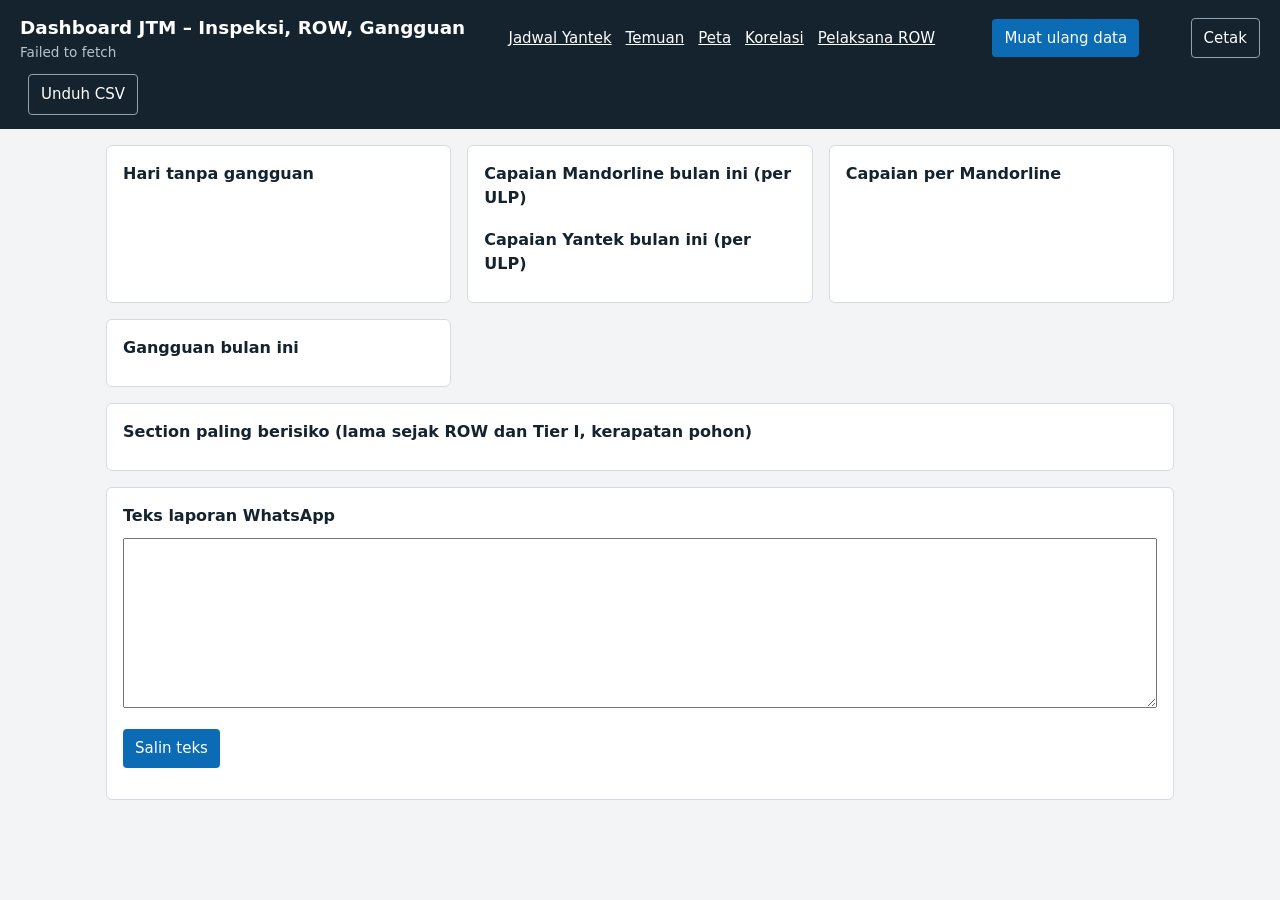
==== index.html @ 6d058453 "Add files via upload" ====
<!doctype html>
<html lang="id"><head><meta charset="utf-8"><meta name="viewport" content="width=device-width,initial-scale=1">
<title>Dashboard JTM</title>
<link rel="stylesheet" href="style.css"><link rel="manifest" href="manifest.json"><meta name="theme-color" content="#14232E"><script src="config.js"></script><script src="api.js"></script></head><body>
<header><div><h1>Dashboard JTM – Inspeksi, ROW, Gangguan</h1><div class="m" id="st" style="color:#B8C4CC">Memuat…</div></div>
<nav><a href="petugas.html">Jadwal Yantek</a><a href="temuan.html">Temuan</a><a href="peta.html">Peta</a><a href="korelasi.html">Korelasi</a><a href="vendor.html">Pelaksana ROW</a></nav><button id="rf">Muat ulang data</button></header>
<main>
<section><h2>Hari tanpa gangguan</h2><div id="gg"></div></section>
<section><h2>Capaian Mandorline bulan ini (per ULP)</h2><div id="bm"></div><h2 style="margin-top:18px">Capaian Yantek bulan ini (per ULP)</h2><div id="by"></div></section>
<section><h2>Capaian per Mandorline</h2><div id="bp"></div></section>
<section><h2>Gangguan bulan ini</h2><div id="gd"></div></section>
<section class="wide"><h2>Section paling berisiko (lama sejak ROW dan Tier I, kerapatan pohon)</h2><div style="overflow-x:auto"><table id="rk"></table></div></section>
<section class="wide"><h2>Teks laporan WhatsApp</h2><textarea id="wa" readonly></textarea><p><button id="cp">Salin teks</button></p></section>
</main>
<script>
const $=id=>document.getElementById(id);
const esc=s=>String(s).replace(/[&<>"]/g,c=>({'&':'&amp;','<':'&lt;','>':'&gt;','"':'&quot;'}[c]));
const pct=(r,t)=>t>0?Math.round(r/t*100):0;
const col=p=>p>=100?'var(--gr)':p>=70?'var(--yl)':'var(--rd)';
const bars=(a,t,r)=>a.length?a.map(x=>{const p=pct(x[r],x[t]);return `<div class="row"><span>${esc(x.n)}</span><div class="bar"><i style="width:${Math.min(p,100)}%;background:${col(p)}"></i></div><b>${p}%</b></div>`}).join(''):'<p class="m">Belum ada data bulan ini.</p>';
function render(d){
 $('st').textContent='Diperbarui '+d.updated;
 $('bm').innerHTML=bars(d.ulp,'tM','rM');$('by').innerHTML=bars(d.ulp,'tY','rY');
 $('bp').innerHTML=bars(d.mdl,'t','r');
 const g=d.gg;
 if(!g.total){$('gg').innerHTML='<p class="m">Belum ada data. Isi tab GANGGUAN di spreadsheet.</p>';$('gd').innerHTML='<p class="m">Isi tab GANGGUAN untuk melihat tren dan penyebab.</p>';}
 else{
  $('gg').innerHTML=`<div class="sign"><b>${g.hari}</b>hari sejak gangguan terakhir</div><p class="m">Bulan lalu: ${g.prev} gangguan</p>`;
  const l=(a)=>a.length?a.map(x=>`<tr><td>${esc(x.n)}</td><td><b>${x.c}</b></td></tr>`).join(''):'<tr><td class="m">Tidak ada</td></tr>';
  $('gd').innerHTML=`<p><b>${g.count}</b> gangguan, total padam <b>${g.menit}</b> menit</p><table><tr><th>Penyebab</th><th></th></tr>${l(g.cause)}<tr><th>Penyulang terbanyak</th><th></th></tr>${l(g.feeder)}</table>`;
 }
 $('rk').innerHTML='<tr><th>Skor</th><th>ULP</th><th>Penyulang</th><th>Section</th><th>Hari sejak ROW</th><th>Hari sejak Tier I</th></tr>'+
  d.risk.map(x=>`<tr><td><b>${x.sk}</b></td><td>${esc(x.u)}</td><td>${esc(x.p)}</td><td>${esc(x.s)}</td><td>${x.row}</td><td>${x.t1}</td></tr>`).join('');
 const L=['*Capaian Inspeksi s.d. hari ini ('+d.month+')*',''];
 d.ulp.forEach(x=>L.push(`> ${x.n}: Mandorline ${x.rM}/${x.tM} kms (${pct(x.rM,x.tM)}%), Yantek ${x.rY}/${x.tY} kms (${pct(x.rY,x.tY)}%)`));
 if(g.total)L.push('',`Gangguan bulan ini: ${g.count} kali. Hari tanpa gangguan: ${g.hari}`);
 $('wa').value=L.join('\n');
}
async function load(fresh){try{await swr('all',render,fresh)}catch(e){$('st').textContent=e.message||'Gagal terhubung. Periksa URL API dan deploy ulang Apps Script.'}}
$('rf').onclick=()=>load(true);
$('cp').onclick=()=>navigator.clipboard.writeText($('wa').value).then(()=>{$('cp').textContent='Tersalin'});
load();
</script></body></html>
---- style.css ----
:root{--ink:#14232E;--yl:#F5B800;--bg:#F2F4F6;--bl:#0B6BB5;--rd:#C23B33;--gr:#1E8A5A;--mut:#5B6B77}
*{box-sizing:border-box}body{margin:0;font:15px/1.5 "Segoe UI",system-ui,sans-serif;background:var(--bg);color:var(--ink)}
header{background:var(--ink);color:#fff;padding:14px 20px;display:flex;justify-content:space-between;gap:12px;flex-wrap:wrap;align-items:center}
h1{font-size:1.15rem;margin:0}h2{font-size:1rem;margin:0 0 10px}
main{max-width:1100px;margin:auto;padding:16px;display:grid;gap:16px;grid-template-columns:repeat(auto-fit,minmax(320px,1fr))}
section{background:#fff;border:1px solid #D5DCE1;border-radius:6px;padding:16px}.wide{grid-column:1/-1}
.sign{background:var(--yl);border:5px solid var(--ink);text-align:center;padding:14px;margin-bottom:12px}
.sign b{display:block;font-size:3.6rem;line-height:1}
.row{display:grid;grid-template-columns:110px 1fr 52px;gap:8px;align-items:center;margin:8px 0}
.bar{height:12px;background:#E3E8EC;border-radius:2px;overflow:hidden}.bar i{display:block;height:100%}
table{width:100%;border-collapse:collapse}td,th{padding:6px 4px;text-align:left;border-bottom:1px solid #E3E8EC;font-size:.9rem}
button{font:inherit;padding:8px 12px;border:0;border-radius:4px;background:var(--bl);color:#fff;cursor:pointer}
button:focus-visible{outline:3px solid var(--yl);outline-offset:2px}
.m{color:var(--mut);font-size:.85rem}textarea{width:100%;height:170px;font:13px monospace}
@media(max-width:480px){.row{grid-template-columns:80px 1fr 46px}}
nav a{color:#fff;margin-right:14px}label{display:block;font-size:.85rem;color:var(--mut)}input,select{font:inherit;width:100%;padding:6px;border:1px solid #B9C4CC;border-radius:4px;background:#fff}
.f{display:grid;grid-template-columns:repeat(auto-fit,minmax(150px,1fr));gap:10px;margin-bottom:10px}
#cal td{vertical-align:top;min-width:96px;font-size:.8rem}#cal .it{display:block;margin:2px 0;padding:2px 4px;background:#E6F0F8;border-left:3px solid var(--bl);cursor:pointer}#cal .ok{background:#E3F3EA;border-color:var(--gr)}
#msg{font-weight:600}
.ghost{background:transparent;border:1px solid #8FA3B0;color:#fff;margin-left:8px}
@media print{header button,header nav,.f,textarea,#cp{display:none}body{background:#fff}main{display:block}section{break-inside:avoid;border:0;padding:6px 0}#map{height:420px!important}}
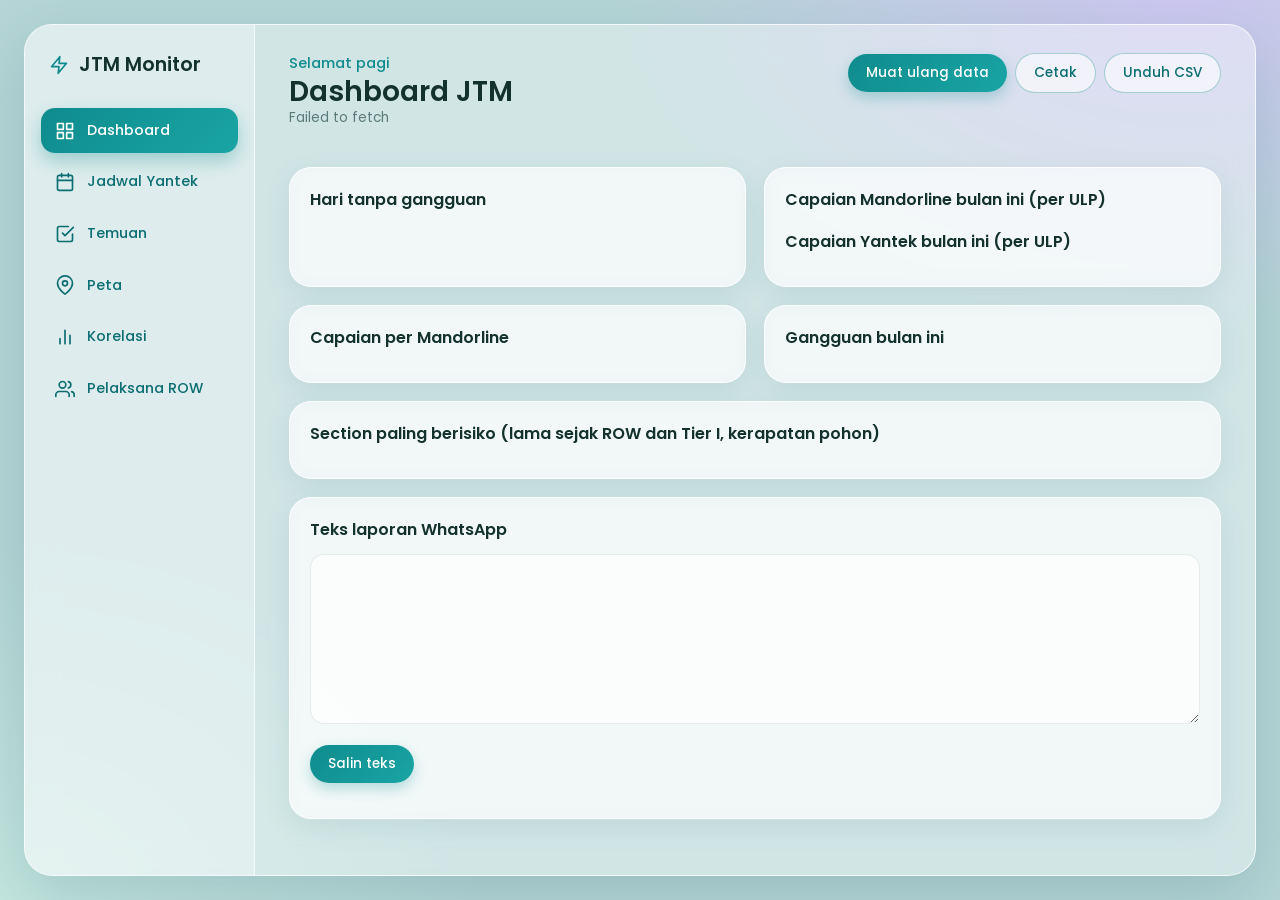
==== commit b3f592dd: "Add files via upload" ====
--- a/index.html
+++ b/index.html
@@ -2,9 +2,11 @@
 <html lang="id"><head><meta charset="utf-8"><meta name="viewport" content="width=device-width,initial-scale=1">
 <title>Dashboard JTM</title>
 <link rel="stylesheet" href="style.css"><link rel="manifest" href="manifest.json"><meta name="theme-color" content="#14232E"><script src="config.js"></script><script src="api.js"></script></head><body>
-<header><div><h1>Dashboard JTM – Inspeksi, ROW, Gangguan</h1><div class="m" id="st" style="color:#B8C4CC">Memuat…</div></div>
+<header><div><h1>Dashboard JTM</h1><div class="m" id="st" style="color:#B8C4CC">Memuat…</div></div>
 <nav><a href="petugas.html">Jadwal Yantek</a><a href="temuan.html">Temuan</a><a href="peta.html">Peta</a><a href="korelasi.html">Korelasi</a><a href="vendor.html">Pelaksana ROW</a></nav><button id="rf">Muat ulang data</button></header>
 <main>
+<div class="kpis wide" id="kp"></div>
+<section class="banner wide" id="bn"></section>
 <section><h2>Hari tanpa gangguan</h2><div id="gg"></div></section>
 <section><h2>Capaian Mandorline bulan ini (per ULP)</h2><div id="bm"></div><h2 style="margin-top:18px">Capaian Yantek bulan ini (per ULP)</h2><div id="by"></div></section>
 <section><h2>Capaian per Mandorline</h2><div id="bp"></div></section>
@@ -20,6 +22,8 @@
 const bars=(a,t,r)=>a.length?a.map(x=>{const p=pct(x[r],x[t]);return `<div class="row"><span>${esc(x.n)}</span><div class="bar"><i style="width:${Math.min(p,100)}%;background:${col(p)}"></i></div><b>${p}%</b></div>`}).join(''):'<p class="m">Belum ada data bulan ini.</p>';
 function render(d){
  $('st').textContent='Diperbarui '+d.updated;
+ const S=k=>d.ulp.reduce((s,x)=>s+x[k],0),G=d.gg,T=(i,l,v,u,fg,bg)=>`<div class="tile"><div class="ico" style="background:${bg};color:${fg}">${ic(i)}</div><div><small>${l}</small><b>${v}<span>${u}</span></b></div></div>`;
+ $('kp').innerHTML=T('chart','Capaian Mandorline',pct(S('rM'),S('tM')),'%','#6A55D8','#E6E1FA')+T('users','Capaian Yantek',pct(S('rY'),S('tY')),'%','#D6336C','#FBE0EA')+T('shield','Gangguan bulan ini',G.total?G.count:'-','','#D9822B','#FCEBD3')+T('bolt','Hari tanpa gangguan',G.hari==null?'-':G.hari,'','#0B6E73','#D3EEEC');
  $('bm').innerHTML=bars(d.ulp,'tM','rM');$('by').innerHTML=bars(d.ulp,'tY','rY');
  $('bp').innerHTML=bars(d.mdl,'t','r');
  const g=d.gg;
@@ -40,4 +44,6 @@
 $('rf').onclick=()=>load(true);
 $('cp').onclick=()=>navigator.clipboard.writeText($('wa').value).then(()=>{$('cp').textContent='Tersalin'});
 load();
+swr('korelasi',k=>{const n=k.alerts.length,m=k.alerts.filter(a=>a.l==='merah').length;
+ $('bn').innerHTML=`<div><small>PERINGATAN OTOMATIS</small><h3>${n?n+' hal perlu perhatian ('+m+' penting)':'Tidak ada peringatan saat ini'}</h3><p>${n?esc(k.alerts[0].t):'Semua indikator dalam batas aman.'}</p></div><a class="btn" href="korelasi.html">Lihat peringatan</a>`}).catch(()=>{});
 </script></body></html>
--- a/style.css
+++ b/style.css
@@ -1,21 +1,47 @@
-:root{--ink:#14232E;--yl:#F5B800;--bg:#F2F4F6;--bl:#0B6BB5;--rd:#C23B33;--gr:#1E8A5A;--mut:#5B6B77}
-*{box-sizing:border-box}body{margin:0;font:15px/1.5 "Segoe UI",system-ui,sans-serif;background:var(--bg);color:var(--ink)}
-header{background:var(--ink);color:#fff;padding:14px 20px;display:flex;justify-content:space-between;gap:12px;flex-wrap:wrap;align-items:center}
-h1{font-size:1.15rem;margin:0}h2{font-size:1rem;margin:0 0 10px}
-main{max-width:1100px;margin:auto;padding:16px;display:grid;gap:16px;grid-template-columns:repeat(auto-fit,minmax(320px,1fr))}
-section{background:#fff;border:1px solid #D5DCE1;border-radius:6px;padding:16px}.wide{grid-column:1/-1}
-.sign{background:var(--yl);border:5px solid var(--ink);text-align:center;padding:14px;margin-bottom:12px}
-.sign b{display:block;font-size:3.6rem;line-height:1}
-.row{display:grid;grid-template-columns:110px 1fr 52px;gap:8px;align-items:center;margin:8px 0}
-.bar{height:12px;background:#E3E8EC;border-radius:2px;overflow:hidden}.bar i{display:block;height:100%}
-table{width:100%;border-collapse:collapse}td,th{padding:6px 4px;text-align:left;border-bottom:1px solid #E3E8EC;font-size:.9rem}
-button{font:inherit;padding:8px 12px;border:0;border-radius:4px;background:var(--bl);color:#fff;cursor:pointer}
-button:focus-visible{outline:3px solid var(--yl);outline-offset:2px}
-.m{color:var(--mut);font-size:.85rem}textarea{width:100%;height:170px;font:13px monospace}
-@media(max-width:480px){.row{grid-template-columns:80px 1fr 46px}}
-nav a{color:#fff;margin-right:14px}label{display:block;font-size:.85rem;color:var(--mut)}input,select{font:inherit;width:100%;padding:6px;border:1px solid #B9C4CC;border-radius:4px;background:#fff}
-.f{display:grid;grid-template-columns:repeat(auto-fit,minmax(150px,1fr));gap:10px;margin-bottom:10px}
-#cal td{vertical-align:top;min-width:96px;font-size:.8rem}#cal .it{display:block;margin:2px 0;padding:2px 4px;background:#E6F0F8;border-left:3px solid var(--bl);cursor:pointer}#cal .ok{background:#E3F3EA;border-color:var(--gr)}
-#msg{font-weight:600}
-.ghost{background:transparent;border:1px solid #8FA3B0;color:#fff;margin-left:8px}
-@media print{header button,header nav,.f,textarea,#cp{display:none}body{background:#fff}main{display:block}section{break-inside:avoid;border:0;padding:6px 0}#map{height:420px!important}}
+:root{--ink:#13322E;--mut:#5C7A78;--teal:#0F8B8D;--teal2:#0B6E73;--bl:#0F8B8D;--gr:#12997A;--yl:#F0A93B;--rd:#E5586B;--glass:rgba(255,255,255,.55);--line:rgba(19,50,46,.09)}
+*{box-sizing:border-box}
+body{margin:0;padding:24px;min-height:100vh;font:15px/1.5 Poppins,"Segoe UI",system-ui,sans-serif;color:var(--ink);background:radial-gradient(900px 520px at 92% 0,#cdc7f0 0,transparent 62%),radial-gradient(800px 600px at 0 100%,#c4e6df 0,transparent 60%),#b5d5d6;background-attachment:fixed}
+.shell{display:grid;grid-template-columns:230px 1fr;max-width:1320px;margin:auto;min-height:calc(100vh - 48px);border-radius:28px;background:rgba(255,255,255,.38);border:1px solid rgba(255,255,255,.75);box-shadow:0 20px 60px rgba(30,90,100,.18);backdrop-filter:blur(16px);overflow:hidden}
+.side{padding:26px 16px;background:rgba(255,255,255,.28);border-right:1px solid rgba(255,255,255,.7);display:flex;flex-direction:column;gap:6px}
+.logo{display:flex;align-items:center;gap:10px;font-weight:600;font-size:1.2rem;margin:0 8px 22px}.logo svg{color:var(--teal)}
+.side a{display:flex;align-items:center;gap:12px;padding:12px 14px;border-radius:14px;color:var(--teal2);text-decoration:none;font-size:.9rem;font-weight:500}
+.side a:hover{background:rgba(255,255,255,.55)}
+.side a.on{background:linear-gradient(135deg,#0F8B8D,#19A5A4);color:#fff;box-shadow:0 8px 18px rgba(15,139,141,.32)}
+.content{padding:28px 34px;min-width:0}
+header{display:flex;justify-content:space-between;align-items:flex-start;gap:12px;flex-wrap:wrap;padding:0 0 20px;background:none;color:var(--ink)}
+header nav{display:none}.hi{color:var(--teal);font-size:.9rem;font-weight:500}
+header>div:first-child{flex:1 1 360px;min-width:0}.acts{margin-left:auto}
+h1{font-size:1.75rem;font-weight:600;margin:0;line-height:1.2}#st{color:var(--mut)!important;font-size:.85rem}
+h2{font-size:1rem;font-weight:600;margin:0 0 12px}
+main{display:grid;gap:18px;grid-template-columns:repeat(auto-fit,minmax(320px,1fr));padding:0;max-width:none;margin:0}
+section{background:var(--glass);border:1px solid rgba(255,255,255,.85);border-radius:22px;padding:20px;box-shadow:0 8px 28px rgba(31,95,100,.1);backdrop-filter:blur(8px);min-width:0}
+.wide{grid-column:1/-1}
+.kpis{display:grid;grid-template-columns:repeat(auto-fit,minmax(210px,1fr));gap:14px}
+.tile{display:flex;align-items:center;gap:14px;padding:16px 18px;border-radius:20px;background:var(--glass);border:1px solid rgba(255,255,255,.85);box-shadow:0 8px 24px rgba(31,95,100,.09)}
+.ico{display:grid;place-items:center;width:46px;height:46px;border-radius:14px;flex:none}
+.tile small{display:block;font-size:.68rem;letter-spacing:.07em;text-transform:uppercase;color:var(--mut)}
+.tile b{font-size:1.9rem;font-weight:500;line-height:1.1}.tile b span{font-size:1rem;margin-left:2px}
+section.banner{display:flex;justify-content:space-between;align-items:center;gap:16px;flex-wrap:wrap;color:#fff;border:0;position:relative;overflow:hidden;background:linear-gradient(120deg,#0B6E73,#139EA0 60%,#2CB5A8)}
+section.banner:empty{display:none}
+section.banner::after{content:"";position:absolute;right:-40px;top:-60px;width:220px;height:220px;border-radius:50%;background:radial-gradient(circle,rgba(255,255,255,.28),transparent 70%)}
+.banner small{letter-spacing:.1em;opacity:.85;font-size:.7rem}.banner h3{margin:2px 0 4px;font-size:1.35rem;font-weight:600}.banner p{margin:0;opacity:.95}
+.btn{position:relative;z-index:1;background:#fff;color:var(--teal2);padding:10px 18px;border-radius:99px;font-weight:600;text-decoration:none;font-size:.85rem}
+.sign{background:linear-gradient(135deg,#0F8B8D,#0B6E73);color:#fff;border-radius:18px;text-align:center;padding:16px;margin-bottom:12px}
+.sign b{display:block;font-size:3.4rem;line-height:1;font-weight:600}
+.row{display:grid;grid-template-columns:110px 1fr 52px;gap:10px;align-items:center;margin:9px 0;font-size:.88rem}
+.bar{height:10px;background:rgba(15,139,141,.13);border-radius:99px;overflow:hidden}.bar i{display:block;height:100%;border-radius:99px}
+table{width:100%;border-collapse:collapse}th{font-size:.7rem;letter-spacing:.05em;text-transform:uppercase;color:var(--mut);font-weight:500}
+td,th{padding:9px 6px;text-align:left;border-bottom:1px solid var(--line);font-size:.88rem}tr:hover td{background:rgba(255,255,255,.4)}
+button{font:inherit;font-size:.85rem;font-weight:500;padding:9px 18px;border:0;border-radius:99px;background:linear-gradient(135deg,#0F8B8D,#19A5A4);color:#fff;cursor:pointer;box-shadow:0 6px 14px rgba(15,139,141,.28)}
+button:hover{filter:brightness(1.06)}button:focus-visible,a:focus-visible,input:focus-visible,select:focus-visible{outline:3px solid #F0A93B;outline-offset:2px}
+.ghost{background:rgba(255,255,255,.6);color:var(--teal2);border:1px solid rgba(15,139,141,.35);box-shadow:none;margin:0}
+.acts{display:flex;gap:8px;flex-wrap:wrap;align-items:center}
+.m{color:var(--mut);font-size:.85rem}textarea{width:100%;height:170px;font:13px monospace;border-radius:14px;border:1px solid var(--line);padding:10px;background:rgba(255,255,255,.7)}
+label{display:block;font-size:.8rem;color:var(--mut);margin-bottom:3px}
+input,select{font:inherit;width:100%;padding:9px 12px;border:1px solid rgba(15,139,141,.25);border-radius:12px;background:rgba(255,255,255,.75);color:var(--ink)}
+.f{display:grid;grid-template-columns:repeat(auto-fit,minmax(150px,1fr));gap:12px;margin-bottom:12px}
+#cal td{vertical-align:top;min-width:100px;font-size:.78rem}
+#cal .it{display:block;margin:3px 0;padding:4px 8px;background:rgba(15,139,141,.1);border-left:3px solid var(--bl);border-radius:8px;cursor:pointer}#cal .ok{background:rgba(18,153,122,.14);border-color:var(--gr)}
+#msg{font-weight:600}#map{border-radius:18px;overflow:hidden}
+@media(max-width:860px){body{padding:10px}.shell{grid-template-columns:1fr;border-radius:20px}.side{flex-direction:row;overflow-x:auto;padding:12px;border-right:0;border-bottom:1px solid rgba(255,255,255,.7)}.logo{display:none}.side a span{white-space:nowrap}.content{padding:18px 14px}h1{font-size:1.4rem}.kpis{grid-template-columns:1fr 1fr}.tile{padding:12px;gap:10px}.tile b{font-size:1.5rem}.ico{width:38px;height:38px}.row{grid-template-columns:80px 1fr 46px}}
+@media print{.side,.acts,.f,textarea,#cp{display:none}body{background:#fff;padding:0}.shell{display:block;background:#fff;box-shadow:none;border:0;backdrop-filter:none}section{break-inside:avoid;box-shadow:none;border:1px solid #ddd}#map{height:420px!important}}
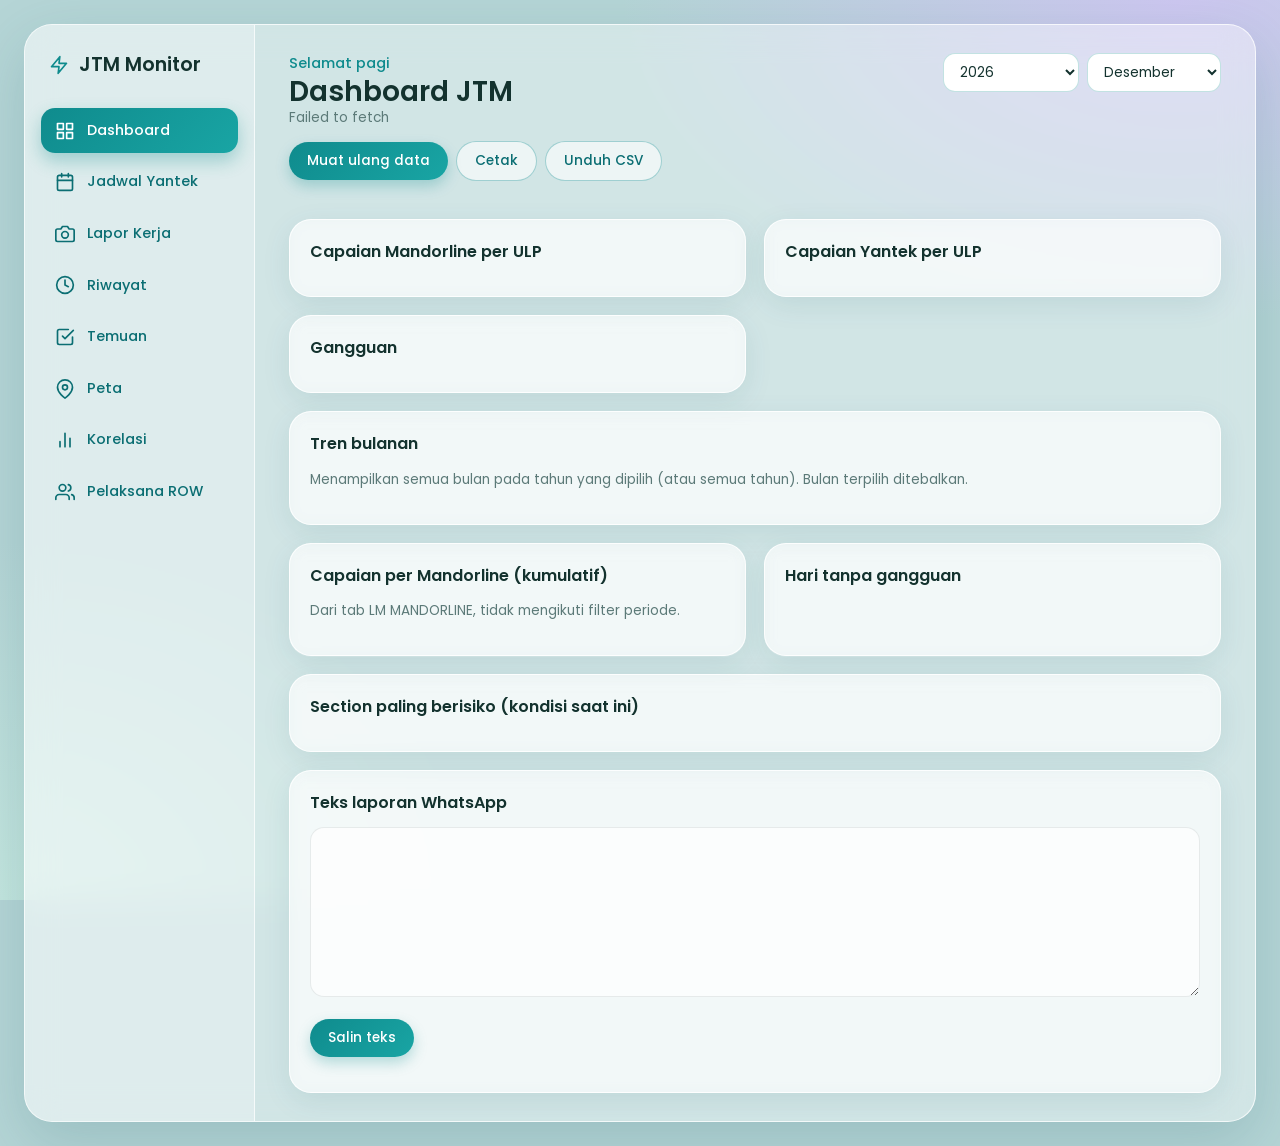
==== commit b36ffb3a: "Add files via upload" ====
--- a/index.html
+++ b/index.html
@@ -1,49 +1,57 @@
 <!doctype html>
 <html lang="id"><head><meta charset="utf-8"><meta name="viewport" content="width=device-width,initial-scale=1">
-<title>Dashboard JTM</title>
-<link rel="stylesheet" href="style.css"><link rel="manifest" href="manifest.json"><meta name="theme-color" content="#14232E"><script src="config.js"></script><script src="api.js"></script></head><body>
-<header><div><h1>Dashboard JTM</h1><div class="m" id="st" style="color:#B8C4CC">Memuat…</div></div>
-<nav><a href="petugas.html">Jadwal Yantek</a><a href="temuan.html">Temuan</a><a href="peta.html">Peta</a><a href="korelasi.html">Korelasi</a><a href="vendor.html">Pelaksana ROW</a></nav><button id="rf">Muat ulang data</button></header>
+<title>Dashboard JTM</title><link rel="stylesheet" href="style.css"><link rel="manifest" href="manifest.json"><meta name="theme-color" content="#14232E"><script src="config.js"></script><script src="api.js"></script></head><body data-periode>
+<header><div><h1>Dashboard JTM</h1><div class="m" id="st">Memuat…</div></div><button id="rf">Muat ulang data</button></header>
 <main>
 <div class="kpis wide" id="kp"></div>
 <section class="banner wide" id="bn"></section>
-<section><h2>Hari tanpa gangguan</h2><div id="gg"></div></section>
-<section><h2>Capaian Mandorline bulan ini (per ULP)</h2><div id="bm"></div><h2 style="margin-top:18px">Capaian Yantek bulan ini (per ULP)</h2><div id="by"></div></section>
-<section><h2>Capaian per Mandorline</h2><div id="bp"></div></section>
-<section><h2>Gangguan bulan ini</h2><div id="gd"></div></section>
-<section class="wide"><h2>Section paling berisiko (lama sejak ROW dan Tier I, kerapatan pohon)</h2><div style="overflow-x:auto"><table id="rk"></table></div></section>
+<section><h2>Capaian Mandorline per ULP <span class="pl"></span></h2><div id="bm"></div></section>
+<section><h2>Capaian Yantek per ULP <span class="pl"></span></h2><div id="by"></div></section>
+<section><h2>Gangguan <span class="pl"></span></h2><div id="gd"></div></section>
+<section class="wide"><h2>Tren bulanan</h2><p class="m">Menampilkan semua bulan pada tahun yang dipilih (atau semua tahun). Bulan terpilih ditebalkan.</p><table id="tr"></table></section>
+<section><h2>Capaian per Mandorline (kumulatif)</h2><p class="m">Dari tab LM MANDORLINE, tidak mengikuti filter periode.</p><div id="bp"></div></section>
+<section><h2>Hari tanpa gangguan</h2><div id="hk"></div></section>
+<section class="wide"><h2>Section paling berisiko (kondisi saat ini)</h2><table id="rk"></table></section>
 <section class="wide"><h2>Teks laporan WhatsApp</h2><textarea id="wa" readonly></textarea><p><button id="cp">Salin teks</button></p></section>
 </main>
 <script>
 const $=id=>document.getElementById(id);
-const esc=s=>String(s).replace(/[&<>"]/g,c=>({'&':'&amp;','<':'&lt;','>':'&gt;','"':'&quot;'}[c]));
-const pct=(r,t)=>t>0?Math.round(r/t*100):0;
+const esc=s=>String(s==null?'':s).replace(/[&<>"]/g,c=>({'&':'&amp;','<':'&lt;','>':'&gt;','"':'&quot;'}[c]));
+const r2=x=>Math.round(x*100)/100,pct=(r,t)=>t>0?Math.round(r/t*100):0;
 const col=p=>p>=100?'var(--gr)':p>=70?'var(--yl)':'var(--rd)';
-const bars=(a,t,r)=>a.length?a.map(x=>{const p=pct(x[r],x[t]);return `<div class="row"><span>${esc(x.n)}</span><div class="bar"><i style="width:${Math.min(p,100)}%;background:${col(p)}"></i></div><b>${p}%</b></div>`}).join(''):'<p class="m">Belum ada data bulan ini.</p>';
+const bars=(a,t,r)=>a.length?a.map(x=>{const p=pct(x[r],x[t]);return `<div class="row"><span>${esc(x.n)}</span><div class="bar"><i style="width:${Math.min(p,100)}%;background:${col(p)}"></i></div><b>${p}%</b></div>`}).join(''):'<p class="m">Belum ada data pada periode ini.</p>';
+const topn=o=>Object.entries(o).sort((a,b)=>b[1]-a[1]).slice(0,5).map(e=>`<tr><td>${esc(e[0])}</td><td><b>${e[1]}</b></td></tr>`).join('')||'<tr><td class="m">Tidak ada</td></tr>';
+let D=null;
+function agg(d){const p=periode(),u={},g={c:0,m:0,cs:{},ul:{},fd:{}};
+ Object.keys(d.bln).filter(k=>(!p.y||k.slice(0,4)===p.y)&&(!p.m||k.slice(5)===p.m)).forEach(k=>{const b=d.bln[k];
+  Object.entries(b.u).forEach(([n,v])=>{const o=u[n]=u[n]||[0,0,0,0];v.forEach((x,i)=>o[i]+=x)});
+  g.c+=b.g.c;g.m+=b.g.m;['cs','ul','fd'].forEach(f=>Object.entries(b.g[f]).forEach(([n,c])=>g[f][n]=(g[f][n]||0)+c))});
+ return{u,g}}
 function render(d){
- $('st').textContent='Diperbarui '+d.updated;
- const S=k=>d.ulp.reduce((s,x)=>s+x[k],0),G=d.gg,T=(i,l,v,u,fg,bg)=>`<div class="tile"><div class="ico" style="background:${bg};color:${fg}">${ic(i)}</div><div><small>${l}</small><b>${v}<span>${u}</span></b></div></div>`;
- $('kp').innerHTML=T('chart','Capaian Mandorline',pct(S('rM'),S('tM')),'%','#6A55D8','#E6E1FA')+T('users','Capaian Yantek',pct(S('rY'),S('tY')),'%','#D6336C','#FBE0EA')+T('shield','Gangguan bulan ini',G.total?G.count:'-','','#D9822B','#FCEBD3')+T('bolt','Hari tanpa gangguan',G.hari==null?'-':G.hari,'','#0B6E73','#D3EEEC');
- $('bm').innerHTML=bars(d.ulp,'tM','rM');$('by').innerHTML=bars(d.ulp,'tY','rY');
+ if(d)D=d;d=D;if(!d)return;
+ if(!d.bln){$('st').textContent='Data masih versi lama. Jalankan pasangTrigger() di Apps Script, lalu muat ulang halaman.';return}
+ const A=agg(d),G=d.gg,p=periode(),L=plabel(),ulp=Object.keys(A.u).sort().map(n=>({n,tM:r2(A.u[n][0]),rM:r2(A.u[n][1]),tY:r2(A.u[n][2]),rY:r2(A.u[n][3])}));
+ $('st').textContent='Diperbarui '+d.updated+' | Periode: '+L;
+ document.querySelectorAll('.pl').forEach(e=>e.textContent='- '+L);
+ const S=k=>ulp.reduce((s,x)=>s+x[k],0),T=(i,l,v,u,fg,bg)=>`<div class="tile"><div class="ico" style="background:${bg};color:${fg}">${ic(i)}</div><div><small>${l}</small><b>${v}<span>${u}</span></b></div></div>`;
+ $('kp').innerHTML=T('chart','Capaian Mandorline',pct(S('rM'),S('tM')),'%','#6A55D8','#E6E1FA')+T('users','Capaian Yantek',pct(S('rY'),S('tY')),'%','#D6336C','#FBE0EA')+T('shield','Gangguan periode ini',G.total?A.g.c:'-','','#D9822B','#FCEBD3')+T('bolt','Hari tanpa gangguan',G.hari==null?'-':G.hari,'','#0B6E73','#D3EEEC');
+ $('bm').innerHTML=bars(ulp,'tM','rM');$('by').innerHTML=bars(ulp,'tY','rY');
+ $('gd').innerHTML=G.total?`<p><b>${A.g.c}</b> gangguan, total padam <b>${r2(A.g.m)}</b> menit</p><table><tr><th>Penyebab</th><th></th></tr>${topn(A.g.cs)}<tr><th>ULP</th><th></th></tr>${topn(A.g.ul)}<tr><th>Penyulang terbanyak</th><th></th></tr>${topn(A.g.fd)}</table>`:'<p class="m">Belum ada data. Isi tab GANGGUAN di spreadsheet.</p>';
+ $('hk').innerHTML=G.total?`<div class="sign"><b>${G.hari}</b>hari sejak gangguan terakhir</div>`:'<p class="m">Belum ada data gangguan.</p>';
+ const ks=[...new Set(Object.keys(d.bln).concat(Object.keys(d.eks||{})))].filter(k=>!p.y||k.slice(0,4)===p.y).sort(),sv=(b,i)=>Object.values(b.u).reduce((s,v)=>s+v[i],0);
+ $('tr').innerHTML='<tr><th>Bulan</th><th>Gangguan</th><th>Menit padam</th><th>Eksekusi pohon</th><th>Eksekusi lain</th><th>Mandorline</th><th>Yantek</th></tr>'+(ks.map(k=>{const b=d.bln[k]||{u:{},g:{c:0,m:0}},e=(d.eks||{})[k]||[0,0],nm=BLN[+k.slice(5)]+' '+k.slice(0,4),h=k.slice(5)===p.m;
+  return '<tr><td>'+(h?'<b>'+nm+'</b>':nm)+`</td><td>${b.g.c}</td><td>${r2(b.g.m)}</td><td>${e[0]}</td><td>${e[1]}</td><td>${pct(sv(b,1),sv(b,0))}%</td><td>${pct(sv(b,3),sv(b,2))}%</td></tr>`}).join('')||'<tr><td class="m">Belum ada data.</td></tr>');
  $('bp').innerHTML=bars(d.mdl,'t','r');
- const g=d.gg;
- if(!g.total){$('gg').innerHTML='<p class="m">Belum ada data. Isi tab GANGGUAN di spreadsheet.</p>';$('gd').innerHTML='<p class="m">Isi tab GANGGUAN untuk melihat tren dan penyebab.</p>';}
- else{
-  $('gg').innerHTML=`<div class="sign"><b>${g.hari}</b>hari sejak gangguan terakhir</div><p class="m">Bulan lalu: ${g.prev} gangguan</p>`;
-  const l=(a)=>a.length?a.map(x=>`<tr><td>${esc(x.n)}</td><td><b>${x.c}</b></td></tr>`).join(''):'<tr><td class="m">Tidak ada</td></tr>';
-  $('gd').innerHTML=`<p><b>${g.count}</b> gangguan, total padam <b>${g.menit}</b> menit</p><table><tr><th>Penyebab</th><th></th></tr>${l(g.cause)}<tr><th>Penyulang terbanyak</th><th></th></tr>${l(g.feeder)}</table>`;
- }
- $('rk').innerHTML='<tr><th>Skor</th><th>ULP</th><th>Penyulang</th><th>Section</th><th>Hari sejak ROW</th><th>Hari sejak Tier I</th></tr>'+
-  d.risk.map(x=>`<tr><td><b>${x.sk}</b></td><td>${esc(x.u)}</td><td>${esc(x.p)}</td><td>${esc(x.s)}</td><td>${x.row}</td><td>${x.t1}</td></tr>`).join('');
- const L=['*Capaian Inspeksi s.d. hari ini ('+d.month+')*',''];
- d.ulp.forEach(x=>L.push(`> ${x.n}: Mandorline ${x.rM}/${x.tM} kms (${pct(x.rM,x.tM)}%), Yantek ${x.rY}/${x.tY} kms (${pct(x.rY,x.tY)}%)`));
- if(g.total)L.push('',`Gangguan bulan ini: ${g.count} kali. Hari tanpa gangguan: ${g.hari}`);
- $('wa').value=L.join('\n');
+ $('rk').innerHTML='<tr><th>Skor</th><th>ULP</th><th>Penyulang</th><th>Section</th><th>Hari sejak ROW</th><th>Hari sejak Tier I</th></tr>'+d.risk.map(x=>`<tr><td><b>${x.sk}</b></td><td>${esc(x.u)}</td><td>${esc(x.p)}</td><td>${esc(x.s)}</td><td>${x.row}</td><td>${x.t1}</td></tr>`).join('');
+ const W=['*Capaian Inspeksi - '+L+'*',''];
+ ulp.forEach(x=>W.push(`> ${x.n}: Mandorline ${x.rM}/${x.tM} kms (${pct(x.rM,x.tM)}%), Yantek ${x.rY}/${x.tY} kms (${pct(x.rY,x.tY)}%)`));
+ if(G.total)W.push('',`Gangguan: ${A.g.c} kali. Hari tanpa gangguan: ${G.hari}`);
+ $('wa').value=W.join('\n');
 }
-async function load(fresh){try{await swr('all',render,fresh)}catch(e){$('st').textContent=e.message||'Gagal terhubung. Periksa URL API dan deploy ulang Apps Script.'}}
+async function load(f){try{await swr('all',render,f)}catch(e){$('st').textContent=e.message||'Gagal terhubung. Periksa URL API dan deploy ulang Apps Script.'}}
 $('rf').onclick=()=>load(true);
 $('cp').onclick=()=>navigator.clipboard.writeText($('wa').value).then(()=>{$('cp').textContent='Tersalin'});
-load();
+PER.cb.push(()=>render());load();
 swr('korelasi',k=>{const n=k.alerts.length,m=k.alerts.filter(a=>a.l==='merah').length;
  $('bn').innerHTML=`<div><small>PERINGATAN OTOMATIS</small><h3>${n?n+' hal perlu perhatian ('+m+' penting)':'Tidak ada peringatan saat ini'}</h3><p>${n?esc(k.alerts[0].t):'Semua indikator dalam batas aman.'}</p></div><a class="btn" href="korelasi.html">Lihat peringatan</a>`}).catch(()=>{});
 </script></body></html>
--- a/style.css
+++ b/style.css
@@ -30,8 +30,11 @@
 .sign b{display:block;font-size:3.4rem;line-height:1;font-weight:600}
 .row{display:grid;grid-template-columns:110px 1fr 52px;gap:10px;align-items:center;margin:9px 0;font-size:.88rem}
 .bar{height:10px;background:rgba(15,139,141,.13);border-radius:99px;overflow:hidden}.bar i{display:block;height:100%;border-radius:99px}
-table{width:100%;border-collapse:collapse}th{font-size:.7rem;letter-spacing:.05em;text-transform:uppercase;color:var(--mut);font-weight:500}
-td,th{padding:9px 6px;text-align:left;border-bottom:1px solid var(--line);font-size:.88rem}tr:hover td{background:rgba(255,255,255,.4)}
+table{width:100%;border-collapse:separate;border-spacing:0;font-variant-numeric:tabular-nums}
+th{position:sticky;top:0;z-index:1;background:#E4F1F0;font-size:.7rem;letter-spacing:.05em;text-transform:uppercase;color:var(--teal2);font-weight:600;white-space:nowrap}
+th:first-child{border-radius:12px 0 0 12px}th:last-child{border-radius:0 12px 12px 0}
+td,th{padding:10px 12px;text-align:left}td{border-bottom:1px solid var(--line);font-size:.86rem;vertical-align:top}
+tr:nth-child(even) td{background:rgba(255,255,255,.35)}tr:hover td{background:rgba(15,139,141,.08)}
 button{font:inherit;font-size:.85rem;font-weight:500;padding:9px 18px;border:0;border-radius:99px;background:linear-gradient(135deg,#0F8B8D,#19A5A4);color:#fff;cursor:pointer;box-shadow:0 6px 14px rgba(15,139,141,.28)}
 button:hover{filter:brightness(1.06)}button:focus-visible,a:focus-visible,input:focus-visible,select:focus-visible{outline:3px solid #F0A93B;outline-offset:2px}
 .ghost{background:rgba(255,255,255,.6);color:var(--teal2);border:1px solid rgba(15,139,141,.35);box-shadow:none;margin:0}
@@ -45,3 +48,12 @@
 #msg{font-weight:600}#map{border-radius:18px;overflow:hidden}
 @media(max-width:860px){body{padding:10px}.shell{grid-template-columns:1fr;border-radius:20px}.side{flex-direction:row;overflow-x:auto;padding:12px;border-right:0;border-bottom:1px solid rgba(255,255,255,.7)}.logo{display:none}.side a span{white-space:nowrap}.content{padding:18px 14px}h1{font-size:1.4rem}.kpis{grid-template-columns:1fr 1fr}.tile{padding:12px;gap:10px}.tile b{font-size:1.5rem}.ico{width:38px;height:38px}.row{grid-template-columns:80px 1fr 46px}}
 @media print{.side,.acts,.f,textarea,#cp{display:none}body{background:#fff;padding:0}.shell{display:block;background:#fff;box-shadow:none;border:0;backdrop-filter:none}section{break-inside:avoid;box-shadow:none;border:1px solid #ddd}#map{height:420px!important}}
+section{max-height:min(72vh,560px);overflow:auto}
+section.nosc,section.banner{max-height:none}section.nosc{overflow:visible}
+::-webkit-scrollbar{width:8px;height:8px}::-webkit-scrollbar-thumb{background:rgba(15,139,141,.35);border-radius:99px}
+.pv{display:flex;gap:8px;flex-wrap:wrap;margin-top:8px}.pv img{width:84px;height:84px;object-fit:cover;border-radius:12px}
+.th{width:64px;height:64px;object-fit:cover;border-radius:10px;margin:0 4px 4px 0}
+.bd{display:inline-block;padding:2px 10px;border-radius:99px;font-size:.75rem;font-weight:600;white-space:nowrap}.bd.ok{background:#D6F0E6;color:#0B6E4F}.bd.w{background:#FDEFD2;color:#8A5A00}.bd.x{background:#FBE0E4;color:#A02A3C}
+td .ghost{padding:4px 10px;font-size:.75rem;margin:2px 4px 0 0}
+.per{display:flex;gap:8px;align-items:center;margin-left:auto}.per+.acts{margin-left:0}.per select{width:auto;padding:8px 12px;font-size:.85rem;background:#fff}
+.pl{font-weight:400;color:var(--mut);font-size:.85rem}
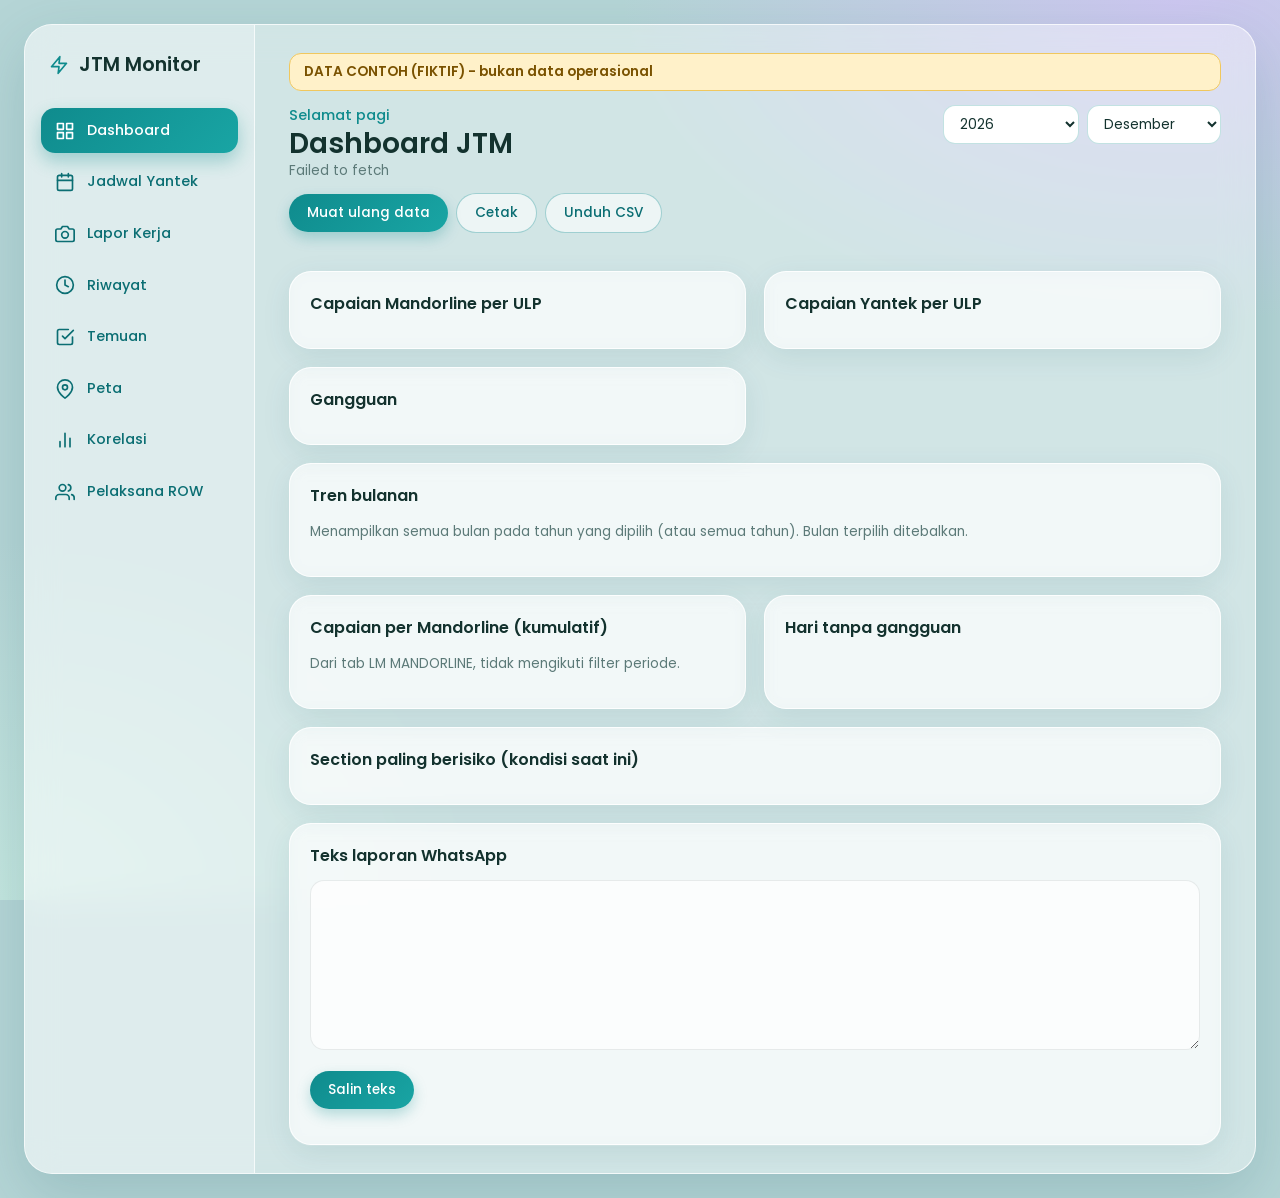
==== commit be0141b9: "Add files via upload" ====
--- a/index.html
+++ b/index.html
@@ -17,8 +17,8 @@
 <script>
 const $=id=>document.getElementById(id);
 const esc=s=>String(s==null?'':s).replace(/[&<>"]/g,c=>({'&':'&amp;','<':'&lt;','>':'&gt;','"':'&quot;'}[c]));
-const r2=x=>Math.round(x*100)/100,pct=(r,t)=>t>0?Math.round(r/t*100):0;
-const col=p=>p>=100?'var(--gr)':p>=70?'var(--yl)':'var(--rd)';
+const r2=x=>Math.round(x*100)/100,pct=(r,t)=>t>0?Math.min(100,Math.round(r/t*100)):0;
+const col=p=>p>=90?'var(--gr)':p>=70?'var(--yl)':'var(--rd)';
 const bars=(a,t,r)=>a.length?a.map(x=>{const p=pct(x[r],x[t]);return `<div class="row"><span>${esc(x.n)}</span><div class="bar"><i style="width:${Math.min(p,100)}%;background:${col(p)}"></i></div><b>${p}%</b></div>`}).join(''):'<p class="m">Belum ada data pada periode ini.</p>';
 const topn=o=>Object.entries(o).sort((a,b)=>b[1]-a[1]).slice(0,5).map(e=>`<tr><td>${esc(e[0])}</td><td><b>${e[1]}</b></td></tr>`).join('')||'<tr><td class="m">Tidak ada</td></tr>';
 let D=null;
--- a/style.css
+++ b/style.css
@@ -57,3 +57,4 @@
 td .ghost{padding:4px 10px;font-size:.75rem;margin:2px 4px 0 0}
 .per{display:flex;gap:8px;align-items:center;margin-left:auto}.per+.acts{margin-left:0}.per select{width:auto;padding:8px 12px;font-size:.85rem;background:#fff}
 .pl{font-weight:400;color:var(--mut);font-size:.85rem}
+.demo{background:#FFF1C9;color:#7A5200;border:1px solid #F0C75E;border-radius:12px;padding:8px 14px;font-weight:600;font-size:.85rem;margin-bottom:14px}
